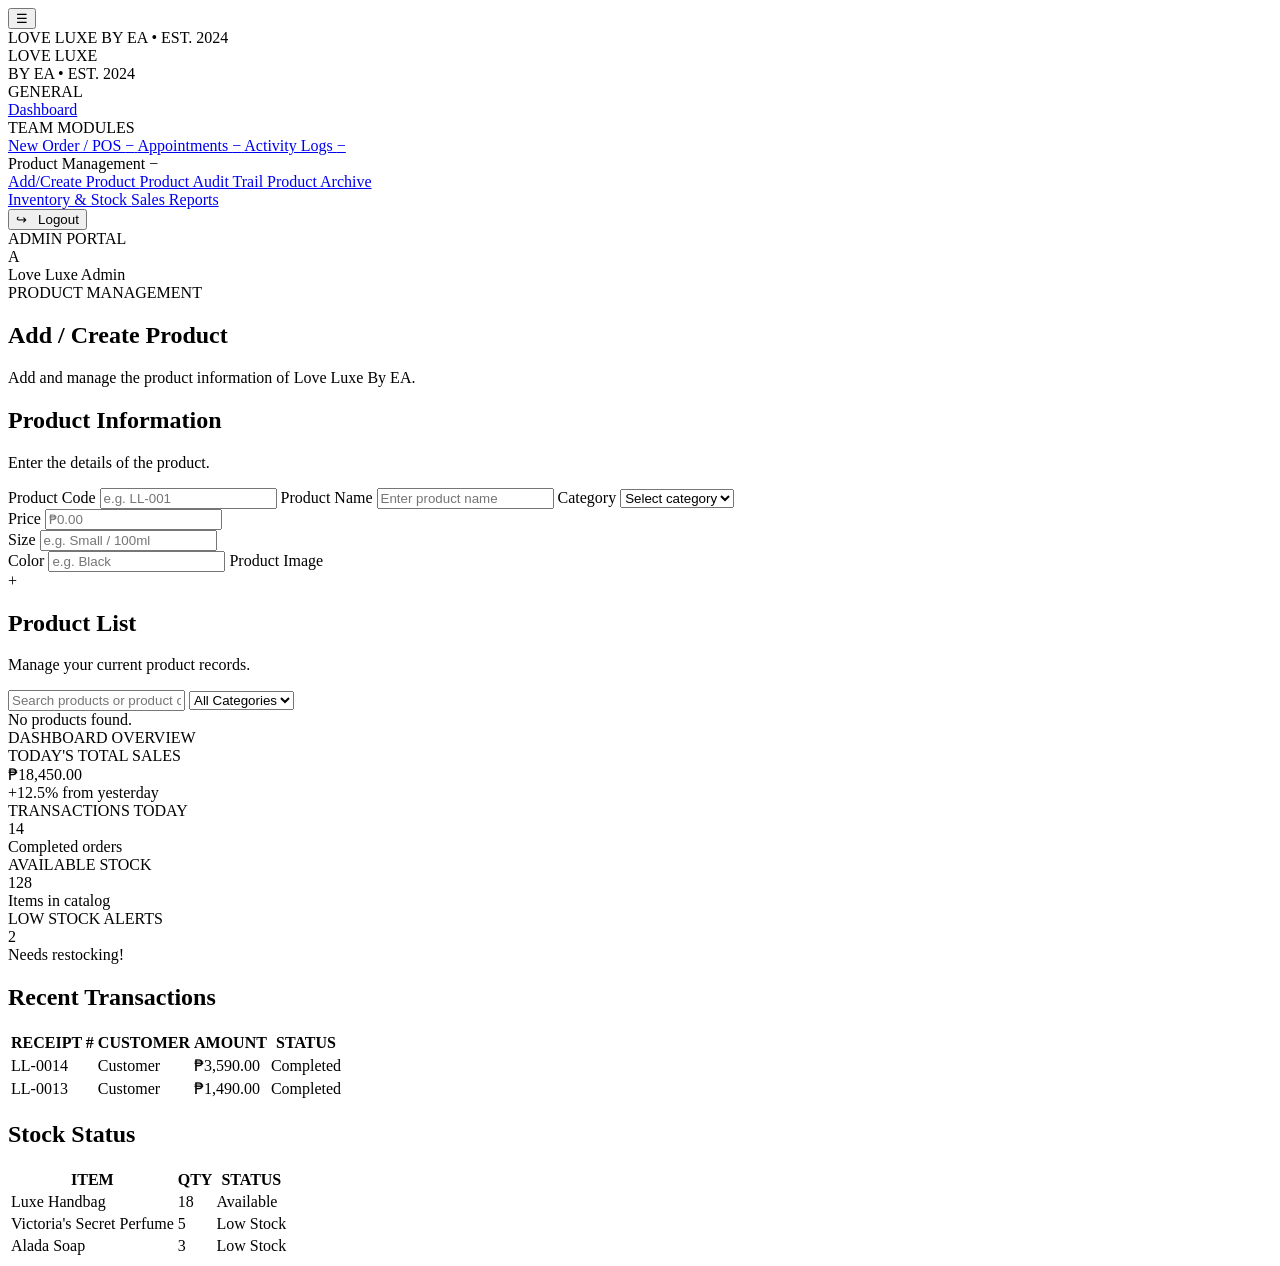
==== admin.html @ 0055f69d "Add admin dashboard HTML structure" ====
<!DOCTYPE html>
<html lang="en">

<head>
    <meta charset="UTF-8">

    <meta
        name="viewport"
        content="width=device-width, initial-scale=1.0"
    >

    <title>Love Luxe by EA - Admin Dashboard</title>

    <link rel="stylesheet" href="admin.css">
</head>

<body>

    <!-- MOBILE HEADER -->

    <header class="mobile-header">

        <button
            class="menu-button"
            onclick="toggleSidebar()"
        >
            ☰
        </button>

        <div class="mobile-brand">
            LOVE LUXE
            <span>BY EA • EST. 2024</span>
        </div>

    </header>


    <!-- SIDEBAR -->

    <aside class="sidebar" id="sidebar">

        <div class="brand">

            <div class="brand-title">
                LOVE LUXE
            </div>

            <div class="brand-subtitle">
                BY EA • EST. 2024
            </div>

        </div>


        <nav class="sidebar-nav">

            <div class="nav-heading">
                GENERAL
            </div>


            <a
                href="admin.html"
                class="nav-link active"
            >
                Dashboard
            </a>


            <div class="nav-heading">
                TEAM MODULES
            </div>


            <a href="#" class="nav-link">
                New Order / POS
                <span>−</span>
            </a>


            <a href="#" class="nav-link">
                Appointments
                <span>−</span>
            </a>


            <a href="#" class="nav-link">
                Activity Logs
                <span>−</span>
            </a>


            <!-- PRODUCT MANAGEMENT -->

            <div class="product-menu">

                <div class="nav-link product-title">
                    Product Management
                    <span>−</span>
                </div>


                <a href="#" class="sub-link active-sub">
                    Add/Create Product
                </a>


                <a href="#" class="sub-link">
                    Product Audit Trail
                </a>


                <a href="#" class="sub-link">
                    Product Archive
                </a>

            </div>


            <a href="#" class="nav-link">
                Inventory & Stock
            </a>


            <a href="#" class="nav-link">
                Sales Reports
            </a>

        </nav>


        <!-- LOGOUT -->

        <div class="sidebar-bottom">

            <button
                class="logout-button"
                onclick="adminLogout()"
            >
                ↪ &nbsp; Logout
            </button>

        </div>

    </aside>


    <!-- MOBILE OVERLAY -->

    <div
        class="sidebar-overlay"
        id="sidebarOverlay"
        onclick="closeSidebar()"
    ></div>


    <!-- MAIN CONTENT -->

    <main class="main-content">


        <!-- TOP BAR -->

        <header class="topbar">

            <div class="admin-label">
                ADMIN PORTAL
            </div>


            <div class="admin-profile">

                <div class="admin-avatar">
                    A
                </div>

                <span>
                    Love Luxe Admin
                </span>

            </div>

        </header>


        <!-- PAGE HEADING -->

        <section class="page-heading">

            <div class="section-label">
                PRODUCT MANAGEMENT
            </div>

            <h1>
                Add / Create Product
            </h1>

            <p>
                Add and manage the product information of Love Luxe By EA.
            </p>

        </section>


        <!-- PRODUCT MANAGEMENT -->

        <section class="product-layout">


            <!-- LEFT CARD -->

            <div class="product-card">

                <h2>
                    Product Information
                </h2>

                <p class="card-description">
                    Enter the details of the product.
                </p>


                <label>
                    Product Code
                </label>

                <input
                    type="text"
                    placeholder="e.g. LL-001"
                >


                <label>
                    Product Name
                </label>

                <input
                    type="text"
                    placeholder="Enter product name"
                >


                <label>
                    Category
                </label>

                <select>

                    <option>
                        Select category
                    </option>

                    <option>
                        Bags
                    </option>

                    <option>
                        Clothing
                    </option>

                    <option>
                        Perfume
                    </option>

                    <option>
                        Body Care
                    </option>

                </select>


                <div class="two-inputs">

                    <div>

                        <label>
                            Price
                        </label>

                        <input
                            type="text"
                            placeholder="₱0.00"
                        >

                    </div>


                    <div>

                        <label>
                            Size
                        </label>

                        <input
                            type="text"
                            placeholder="e.g. Small / 100ml"
                        >

                    </div>

                </div>


                <label>
                    Color
                </label>

                <input
                    type="text"
                    placeholder="e.g. Black"
                >


                <label>
                    Product Image
                </label>

                <div class="image-upload">

                    <span>+</span>

                </div>

            </div>


            <!-- RIGHT CARD -->

            <div class="product-card product-list-card">

                <div class="product-list-header">

                    <div>

                        <h2>
                            Product List
                        </h2>

                        <p class="card-description">
                            Manage your current product records.
                        </p>

                    </div>


                    <div class="product-filters">

                        <input
                            type="text"
                            placeholder="Search products or product code..."
                        >


                        <select>

                            <option>
                                All Categories
                            </option>

                            <option>
                                Bags
                            </option>

                            <option>
                                Clothing
                            </option>

                            <option>
                                Perfume
                            </option>

                            <option>
                                Body Care
                            </option>

                        </select>

                    </div>

                </div>


                <div class="no-products">
                    No products found.
                </div>

            </div>

        </section>


        <!-- DASHBOARD CONTENT -->

        <section class="dashboard-section">


            <div class="dashboard-label">
                DASHBOARD OVERVIEW
            </div>


            <!-- STAT CARDS -->

            <div class="stats-grid">


                <div class="stat-card">

                    <div class="stat-title">
                        TODAY'S TOTAL SALES
                    </div>

                    <div class="stat-value">
                        ₱18,450.00
                    </div>

                    <div class="stat-positive">
                        +12.5% from yesterday
                    </div>

                </div>


                <div class="stat-card">

                    <div class="stat-title">
                        TRANSACTIONS TODAY
                    </div>

                    <div class="stat-value">
                        14
                    </div>

                    <div class="stat-description">
                        Completed orders
                    </div>

                </div>


                <div class="stat-card">

                    <div class="stat-title">
                        AVAILABLE STOCK
                    </div>

                    <div class="stat-value">
                        128
                    </div>

                    <div class="stat-description">
                        Items in catalog
                    </div>

                </div>


                <div class="stat-card">

                    <div class="stat-title">
                        LOW STOCK ALERTS
                    </div>

                    <div class="stat-value red">
                        2
                    </div>

                    <div class="stat-danger">
                        Needs restocking!
                    </div>

                </div>

            </div>


            <!-- TABLES -->

            <div class="dashboard-tables">


                <!-- RECENT TRANSACTIONS -->

                <div class="table-card">

                    <h2>
                        Recent Transactions
                    </h2>


                    <div class="table-wrapper">

                        <table>

                            <thead>

                                <tr>

                                    <th>
                                        RECEIPT #
                                    </th>

                                    <th>
                                        CUSTOMER
                                    </th>

                                    <th>
                                        AMOUNT
                                    </th>

                                    <th>
                                        STATUS
                                    </th>

                                </tr>

                            </thead>


                            <tbody>

                                <tr>

                                    <td>
                                        LL-0014
                                    </td>

                                    <td>
                                        Customer
                                    </td>

                                    <td>
                                        ₱3,590.00
                                    </td>

                                    <td>
                                        <span class="completed">
                                            Completed
                                        </span>
                                    </td>

                                </tr>


                                <tr>

                                    <td>
                                        LL-0013
                                    </td>

                                    <td>
                                        Customer
                                    </td>

                                    <td>
                                        ₱1,490.00
                                    </td>

                                    <td>
                                        <span class="completed">
                                            Completed
                                        </span>
                                    </td>

                                </tr>

                            </tbody>

                        </table>

                    </div>

                </div>


                <!-- STOCK STATUS -->

                <div class="table-card">

                    <h2>
                        Stock Status
                    </h2>


                    <div class="table-wrapper">

                        <table>

                            <thead>

                                <tr>

                                    <th>
                                        ITEM
                                    </th>

                                    <th>
                                        QTY
                                    </th>

                                    <th>
                                        STATUS
                                    </th>

                                </tr>

                            </thead>


                            <tbody>

                                <tr>

                                    <td>
                                        Luxe Handbag
                                    </td>

                                    <td>
                                        18
                                    </td>

                                    <td>
                                        <span class="available">
                                            Available
                                        </span>
                                    </td>

                                </tr>


                                <tr>

                                    <td>
                                        Victoria's Secret Perfume
                                    </td>

                                    <td>
                                        5
                                    </td>

                                    <td>
                                        <span class="low-stock">
                                            Low Stock
                                        </span>
                                    </td>

                                </tr>


                                <tr>

                                    <td>
                                        Alada Soap
                                    </td>

                                    <td>
                                        3
                                    </td>

                                    <td>
                                        <span class="low-stock">
                                            Low Stock
                                        </span>
                                    </td>

                                </tr>

                            </tbody>

                        </table>

                    </div>

                </div>

            </div>

        </section>

    </main>


    <script src="admin.js"></script>

</body>

</html>
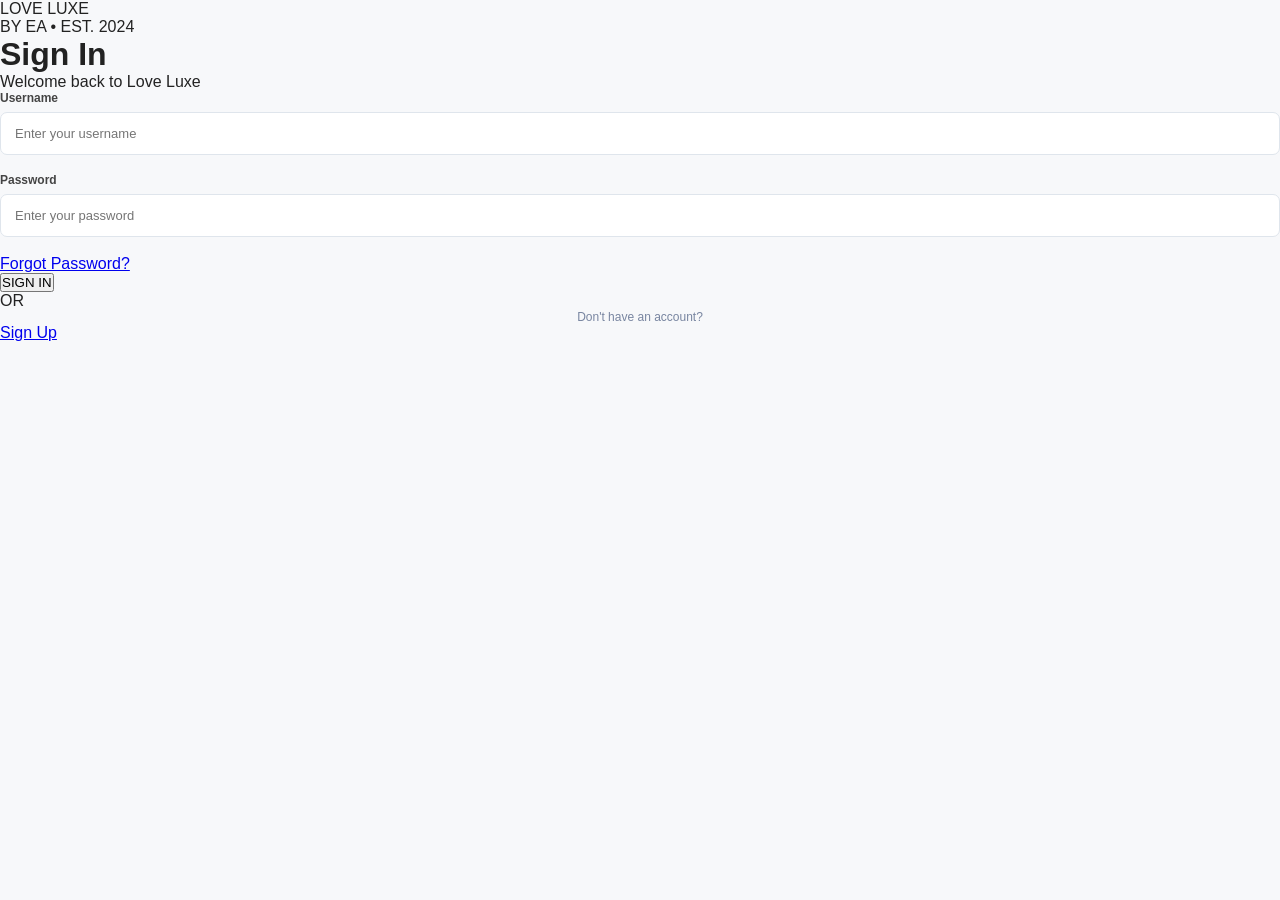
==== commit 64f54b6d: "Improve HTML structure and formatting in admin.html Refactor HTML structure for better readability a" ====
--- a/admin.html
+++ b/admin.html
@@ -2,6 +2,7 @@
 <html lang="en">
 
 <head>
+
     <meta charset="UTF-8">
 
     <meta
@@ -9,12 +10,20 @@
         content="width=device-width, initial-scale=1.0"
     >
 
-    <title>Love Luxe by EA - Admin Dashboard</title>
-
-    <link rel="stylesheet" href="admin.css">
+    <title>
+        Love Luxe by EA - Admin Dashboard
+    </title>
+
+    <link
+        rel="stylesheet"
+        href="admin.css"
+    >
+
 </head>
 
+
 <body>
+
 
     <!-- MOBILE HEADER -->
 
@@ -27,17 +36,28 @@
             ☰
         </button>
 
+
         <div class="mobile-brand">
+
             LOVE LUXE
-            <span>BY EA • EST. 2024</span>
+
+            <span>
+                BY EA • EST. 2024
+            </span>
+
         </div>
 
     </header>
 
 
+
     <!-- SIDEBAR -->
 
-    <aside class="sidebar" id="sidebar">
+    <aside
+        class="sidebar"
+        id="sidebar"
+    >
+
 
         <div class="brand">
 
@@ -45,6 +65,7 @@
                 LOVE LUXE
             </div>
 
+
             <div class="brand-subtitle">
                 BY EA • EST. 2024
             </div>
@@ -52,7 +73,9 @@
         </div>
 
 
+
         <nav class="sidebar-nav">
+
 
             <div class="nav-heading">
                 GENERAL
@@ -63,8 +86,9 @@
                 href="admin.html"
                 class="nav-link active"
             >
-                Dashboard
+                <span>Dashboard</span>
             </a>
+
 
 
             <div class="nav-heading">
@@ -72,61 +96,101 @@
             </div>
 
 
-            <a href="#" class="nav-link">
-                New Order / POS
+            <a
+                href="#"
+                class="nav-link"
+            >
+                <span>New Order / POS</span>
                 <span>−</span>
             </a>
 
 
-            <a href="#" class="nav-link">
-                Appointments
+            <a
+                href="#"
+                class="nav-link"
+            >
+                <span>Appointments</span>
                 <span>−</span>
             </a>
 
 
-            <a href="#" class="nav-link">
-                Activity Logs
+            <a
+                href="#"
+                class="nav-link"
+            >
+                <span>Activity Logs</span>
                 <span>−</span>
             </a>
 
 
+
             <!-- PRODUCT MANAGEMENT -->
 
             <div class="product-menu">
 
+
                 <div class="nav-link product-title">
-                    Product Management
-                    <span>−</span>
-                </div>
-
-
-                <a href="#" class="sub-link active-sub">
+
+                    <span>
+                        Product Management
+                    </span>
+
+                    <span>
+                        −
+                    </span>
+
+                </div>
+
+
+                <a
+                    href="#"
+                    class="sub-link active-sub"
+                >
                     Add/Create Product
                 </a>
 
 
-                <a href="#" class="sub-link">
+                <a
+                    href="#"
+                    class="sub-link"
+                >
                     Product Audit Trail
                 </a>
 
 
-                <a href="#" class="sub-link">
+                <a
+                    href="#"
+                    class="sub-link"
+                >
                     Product Archive
                 </a>
 
             </div>
 
 
-            <a href="#" class="nav-link">
-                Inventory & Stock
+
+            <a
+                href="#"
+                class="nav-link"
+            >
+                <span>
+                    Inventory & Stock
+                </span>
             </a>
 
 
-            <a href="#" class="nav-link">
-                Sales Reports
+            <a
+                href="#"
+                class="nav-link"
+            >
+                <span>
+                    Sales Reports
+                </span>
             </a>
 
+
         </nav>
+
 
 
         <!-- LOGOUT -->
@@ -142,7 +206,9 @@
 
         </div>
 
+
     </aside>
+
 
 
     <!-- MOBILE OVERLAY -->
@@ -154,6 +220,7 @@
     ></div>
 
 
+
     <!-- MAIN CONTENT -->
 
     <main class="main-content">
@@ -162,6 +229,7 @@
         <!-- TOP BAR -->
 
         <header class="topbar">
+
 
             <div class="admin-label">
                 ADMIN PORTAL
@@ -170,59 +238,73 @@
 
             <div class="admin-profile">
 
+
                 <div class="admin-avatar">
                     A
                 </div>
+
 
                 <span>
                     Love Luxe Admin
                 </span>
 
-            </div>
+
+            </div>
+
 
         </header>
 
 
+
         <!-- PAGE HEADING -->
 
         <section class="page-heading">
+
 
             <div class="section-label">
                 PRODUCT MANAGEMENT
             </div>
+
 
             <h1>
                 Add / Create Product
             </h1>
 
+
             <p>
                 Add and manage the product information of Love Luxe By EA.
             </p>
 
+
         </section>
 
 
+
         <!-- PRODUCT MANAGEMENT -->
 
         <section class="product-layout">
 
 
-            <!-- LEFT CARD -->
+            <!-- PRODUCT FORM -->
 
             <div class="product-card">
+
 
                 <h2>
                     Product Information
                 </h2>
 
+
                 <p class="card-description">
                     Enter the details of the product.
                 </p>
 
 
+
                 <label>
                     Product Code
                 </label>
+
 
                 <input
                     type="text"
@@ -230,9 +312,11 @@
                 >
 
 
+
                 <label>
                     Product Name
                 </label>
+
 
                 <input
                     type="text"
@@ -240,10 +324,12 @@
                 >
 
 
+
                 <label>
                     Category
                 </label>
 
+
                 <select>
 
                     <option>
@@ -269,13 +355,16 @@
                 </select>
 
 
+
                 <div class="two-inputs">
+
 
                     <div>
 
                         <label>
                             Price
                         </label>
+
 
                         <input
                             type="text"
@@ -285,11 +374,13 @@
                     </div>
 
 
+
                     <div>
 
                         <label>
                             Size
                         </label>
+
 
                         <input
                             type="text"
@@ -298,12 +389,15 @@
 
                     </div>
 
-                </div>
+
+                </div>
+
 
 
                 <label>
                     Color
                 </label>
+
 
                 <input
                     type="text"
@@ -311,24 +405,32 @@
                 >
 
 
+
                 <label>
                     Product Image
                 </label>
 
+
                 <div class="image-upload">
 
-                    <span>+</span>
-
-                </div>
-
-            </div>
-
-
-            <!-- RIGHT CARD -->
+                    <span>
+                        +
+                    </span>
+
+                </div>
+
+
+            </div>
+
+
+
+            <!-- PRODUCT LIST -->
 
             <div class="product-card product-list-card">
 
+
                 <div class="product-list-header">
+
 
                     <div>
 
@@ -336,6 +438,7 @@
                             Product List
                         </h2>
 
+
                         <p class="card-description">
                             Manage your current product records.
                         </p>
@@ -343,7 +446,9 @@
                     </div>
 
 
+
                     <div class="product-filters">
+
 
                         <input
                             type="text"
@@ -375,21 +480,29 @@
 
                         </select>
 
-                    </div>
-
-                </div>
+
+                    </div>
+
+
+                </div>
+
 
 
                 <div class="no-products">
+
                     No products found.
-                </div>
-
-            </div>
+
+                </div>
+
+
+            </div>
+
 
         </section>
 
 
-        <!-- DASHBOARD CONTENT -->
+
+        <!-- DASHBOARD -->
 
         <section class="dashboard-section">
 
@@ -399,6 +512,7 @@
             </div>
 
 
+
             <!-- STAT CARDS -->
 
             <div class="stats-grid">
@@ -410,10 +524,12 @@
                         TODAY'S TOTAL SALES
                     </div>
 
+
                     <div class="stat-value">
                         ₱18,450.00
                     </div>
 
+
                     <div class="stat-positive">
                         +12.5% from yesterday
                     </div>
@@ -421,16 +537,19 @@
                 </div>
 
 
+
                 <div class="stat-card">
 
                     <div class="stat-title">
                         TRANSACTIONS TODAY
                     </div>
 
+
                     <div class="stat-value">
                         14
                     </div>
 
+
                     <div class="stat-description">
                         Completed orders
                     </div>
@@ -438,16 +557,19 @@
                 </div>
 
 
+
                 <div class="stat-card">
 
                     <div class="stat-title">
                         AVAILABLE STOCK
                     </div>
 
+
                     <div class="stat-value">
                         128
                     </div>
 
+
                     <div class="stat-description">
                         Items in catalog
                     </div>
@@ -455,23 +577,28 @@
                 </div>
 
 
+
                 <div class="stat-card">
 
                     <div class="stat-title">
                         LOW STOCK ALERTS
                     </div>
 
+
                     <div class="stat-value red">
                         2
                     </div>
 
+
                     <div class="stat-danger">
                         Needs restocking!
                     </div>
 
                 </div>
 
-            </div>
+
+            </div>
+
 
 
             <!-- TABLES -->
@@ -482,6 +609,7 @@
                 <!-- RECENT TRANSACTIONS -->
 
                 <div class="table-card">
+
 
                     <h2>
                         Recent Transactions
@@ -490,7 +618,9 @@
 
                     <div class="table-wrapper">
 
+
                         <table>
+
 
                             <thead>
 
@@ -517,8 +647,10 @@
                             </thead>
 
 
+
                             <tbody>
 
+
                                 <tr>
 
                                     <td>
@@ -534,14 +666,17 @@
                                     </td>
 
                                     <td>
+
                                         <span class="completed">
                                             Completed
                                         </span>
+
                                     </td>
 
                                 </tr>
 
 
+
                                 <tr>
 
                                     <td>
@@ -557,25 +692,33 @@
                                     </td>
 
                                     <td>
+
                                         <span class="completed">
                                             Completed
                                         </span>
+
                                     </td>
 
                                 </tr>
 
+
                             </tbody>
 
+
                         </table>
 
-                    </div>
-
-                </div>
+
+                    </div>
+
+
+                </div>
+
 
 
                 <!-- STOCK STATUS -->
 
                 <div class="table-card">
+
 
                     <h2>
                         Stock Status
@@ -584,7 +727,9 @@
 
                     <div class="table-wrapper">
 
+
                         <table>
+
 
                             <thead>
 
@@ -607,8 +752,10 @@
                             </thead>
 
 
+
                             <tbody>
 
+
                                 <tr>
 
                                     <td>
@@ -620,14 +767,17 @@
                                     </td>
 
                                     <td>
+
                                         <span class="available">
                                             Available
                                         </span>
+
                                     </td>
 
                                 </tr>
 
 
+
                                 <tr>
 
                                     <td>
@@ -639,14 +789,17 @@
                                     </td>
 
                                     <td>
+
                                         <span class="low-stock">
                                             Low Stock
                                         </span>
+
                                     </td>
 
                                 </tr>
 
 
+
                                 <tr>
 
                                     <td>
@@ -658,28 +811,38 @@
                                     </td>
 
                                     <td>
+
                                         <span class="low-stock">
                                             Low Stock
                                         </span>
+
                                     </td>
 
                                 </tr>
 
+
                             </tbody>
 
+
                         </table>
 
-                    </div>
-
-                </div>
-
-            </div>
+
+                    </div>
+
+
+                </div>
+
+
+            </div>
+
 
         </section>
 
+
     </main>
 
 
+
     <script src="admin.js"></script>
 
 </body>
--- a/admin.css
+++ b/admin.css
@@ -0,0 +1,809 @@
+* {
+    box-sizing: border-box;
+    margin: 0;
+    padding: 0;
+}
+
+
+body {
+    font-family: Arial, Helvetica, sans-serif;
+    background: #f5f6fa;
+    color: #102a43;
+}
+
+
+/* SIDEBAR */
+
+.sidebar {
+    position: fixed;
+    top: 0;
+    left: 0;
+
+    width: 320px;
+    height: 100vh;
+
+    background: #111111;
+
+    color: white;
+
+    z-index: 1000;
+
+    overflow-y: auto;
+
+    display: flex;
+    flex-direction: column;
+}
+
+
+.brand {
+    height: 113px;
+
+    border-bottom: 1px solid #292929;
+
+    display: flex;
+    flex-direction: column;
+
+    align-items: center;
+    justify-content: center;
+}
+
+
+.brand-title {
+    font-family: Georgia, serif;
+
+    font-size: 29px;
+
+    letter-spacing: 2px;
+
+    color: #d0a95c;
+}
+
+
+.brand-subtitle {
+    margin-top: 5px;
+
+    font-size: 12px;
+
+    letter-spacing: 4px;
+
+    color: #b8b8b8;
+}
+
+
+/* SIDEBAR NAVIGATION */
+
+.sidebar-nav {
+    padding-top: 35px;
+}
+
+
+.nav-heading {
+    color: #777777;
+
+    font-size: 13px;
+
+    font-weight: bold;
+
+    padding: 0 22px;
+
+    margin-bottom: 18px;
+}
+
+
+.nav-link {
+    min-height: 55px;
+
+    padding: 0 22px;
+
+    display: flex;
+
+    justify-content: space-between;
+    align-items: center;
+
+    text-decoration: none;
+
+    color: #c7d0dc;
+
+    font-size: 19px;
+}
+
+
+.nav-link:hover {
+    color: white;
+
+    background: #191919;
+}
+
+
+.nav-link.active {
+    color: #bcd3ff;
+}
+
+
+.product-title {
+    color: #777777;
+
+    cursor: default;
+}
+
+
+.sub-link {
+    display: block;
+
+    text-decoration: none;
+
+    color: #aeb7c5;
+
+    font-size: 16px;
+
+    padding: 13px 20px 13px 39px;
+}
+
+
+.sub-link:hover {
+    color: white;
+}
+
+
+.active-sub {
+    background: #d0a95c;
+
+    color: white;
+
+    font-weight: bold;
+
+    margin-left: 22px;
+
+    margin-right: 16px;
+
+    border-radius: 8px;
+
+    padding-left: 17px;
+}
+
+
+/* LOGOUT */
+
+.sidebar-bottom {
+    margin-top: auto;
+
+    padding: 20px 22px;
+
+    border-top: 1px solid #292929;
+}
+
+
+.logout-button {
+    border: none;
+
+    background: transparent;
+
+    color: #cfcfcf;
+
+    font-size: 17px;
+
+    cursor: pointer;
+}
+
+
+.logout-button:hover {
+    color: #d0a95c;
+}
+
+
+/* MAIN */
+
+.main-content {
+    margin-left: 320px;
+
+    padding: 0 36px 50px;
+
+    min-height: 100vh;
+}
+
+
+/* TOP BAR */
+
+.topbar {
+    height: 78px;
+
+    display: flex;
+
+    align-items: center;
+
+    justify-content: space-between;
+
+    border-bottom: 1px solid #e2e5ea;
+
+    margin-bottom: 30px;
+}
+
+
+.admin-label {
+    color: #b38b3e;
+
+    font-size: 13px;
+
+    letter-spacing: 3px;
+
+    font-weight: bold;
+}
+
+
+.admin-profile {
+    display: flex;
+
+    align-items: center;
+
+    gap: 10px;
+
+    color: #444;
+}
+
+
+.admin-avatar {
+    width: 38px;
+    height: 38px;
+
+    border-radius: 50%;
+
+    background: #d0a95c;
+
+    color: white;
+
+    display: flex;
+
+    justify-content: center;
+    align-items: center;
+
+    font-weight: bold;
+}
+
+
+/* PAGE HEADING */
+
+.section-label,
+.dashboard-label {
+    color: #b38b3e;
+
+    font-size: 13px;
+
+    letter-spacing: 3px;
+
+    font-weight: bold;
+
+    margin-bottom: 10px;
+}
+
+
+.page-heading h1 {
+    font-family: Georgia, serif;
+
+    font-size: 38px;
+
+    font-weight: normal;
+
+    color: #102a43;
+
+    margin-bottom: 8px;
+}
+
+
+.page-heading p {
+    color: #66788a;
+
+    font-size: 16px;
+}
+
+
+/* PRODUCT AREA */
+
+.product-layout {
+    display: grid;
+
+    grid-template-columns:
+        1fr 1.5fr;
+
+    gap: 30px;
+
+    margin-top: 40px;
+}
+
+
+.product-card {
+    background: white;
+
+    border: 1px solid #dddfe3;
+
+    border-radius: 16px;
+
+    padding: 30px;
+
+    box-shadow:
+        0 3px 12px rgba(
+            0,
+            0,
+            0,
+            0.03
+        );
+}
+
+
+.product-card h2,
+.table-card h2 {
+    font-family: Georgia, serif;
+
+    font-size: 27px;
+
+    font-weight: normal;
+
+    color: #102a43;
+}
+
+
+.card-description {
+    color: #718096;
+
+    margin-top: 7px;
+
+    margin-bottom: 22px;
+}
+
+
+.product-card label {
+    display: block;
+
+    color: #26384a;
+
+    font-size: 15px;
+
+    font-weight: bold;
+
+    margin-top: 20px;
+
+    margin-bottom: 8px;
+}
+
+
+.product-card input,
+.product-card select {
+    width: 100%;
+
+    height: 50px;
+
+    border: 1px solid #ddd5c8;
+
+    border-radius: 10px;
+
+    padding: 0 15px;
+
+    font-size: 15px;
+
+    background: white;
+
+    outline: none;
+}
+
+
+.two-inputs {
+    display: grid;
+
+    grid-template-columns: 1fr 1fr;
+
+    gap: 14px;
+}
+
+
+.image-upload {
+    height: 80px;
+
+    border: 1px dashed #d7c4a0;
+
+    border-radius: 10px;
+
+    display: flex;
+
+    align-items: center;
+    justify-content: center;
+
+    color: #c49a4d;
+
+    font-size: 30px;
+}
+
+
+/* PRODUCT LIST */
+
+.product-list-header {
+    display: flex;
+
+    justify-content: space-between;
+
+    gap: 20px;
+}
+
+
+.product-filters {
+    display: flex;
+
+    gap: 12px;
+}
+
+
+.product-filters input {
+    width: 290px;
+}
+
+
+.product-filters select {
+    width: 200px;
+}
+
+
+.no-products {
+    min-height: 200px;
+
+    display: flex;
+
+    align-items: center;
+    justify-content: center;
+
+    color: #8a95a3;
+}
+
+
+/* DASHBOARD */
+
+.dashboard-section {
+    margin-top: 60px;
+}
+
+
+.stats-grid {
+    display: grid;
+
+    grid-template-columns:
+        repeat(4, 1fr);
+
+    gap: 28px;
+
+    margin-top: 25px;
+}
+
+
+.stat-card {
+    background: white;
+
+    border: 1px solid #dce2e9;
+
+    border-radius: 16px;
+
+    padding: 28px;
+}
+
+
+.stat-title {
+    color: #58708a;
+
+    font-size: 17px;
+
+    margin-bottom: 14px;
+}
+
+
+.stat-value {
+    color: #102a43;
+
+    font-size: 39px;
+
+    font-weight: bold;
+
+    margin-bottom: 10px;
+}
+
+
+.stat-value.red {
+    color: #ef4444;
+}
+
+
+.stat-positive {
+    color: #00a878;
+}
+
+
+.stat-description {
+    color: #718096;
+}
+
+
+.stat-danger {
+    color: #ff3333;
+}
+
+
+/* TABLES */
+
+.dashboard-tables {
+    display: grid;
+
+    grid-template-columns:
+        1.6fr 1fr;
+
+    gap: 32px;
+
+    margin-top: 32px;
+}
+
+
+.table-card {
+    background: white;
+
+    border: 1px solid #dce2e9;
+
+    border-radius: 16px;
+
+    padding: 32px;
+}
+
+
+.table-card h2 {
+    font-family: Arial, sans-serif;
+
+    font-weight: bold;
+
+    margin-bottom: 22px;
+}
+
+
+.table-wrapper {
+    width: 100%;
+
+    overflow-x: auto;
+}
+
+
+table {
+    width: 100%;
+
+    border-collapse: collapse;
+
+    min-width: 500px;
+}
+
+
+th {
+    background: #fafafa;
+
+    color: #58708a;
+
+    text-align: left;
+
+    padding: 16px 20px;
+
+    font-size: 14px;
+}
+
+
+td {
+    padding: 16px 20px;
+
+    border-bottom: 1px solid #edf0f3;
+
+    color: #44546a;
+
+    font-size: 14px;
+}
+
+
+.completed,
+.available,
+.low-stock {
+    display: inline-block;
+
+    padding: 6px 10px;
+
+    border-radius: 20px;
+
+    font-size: 12px;
+
+    font-weight: bold;
+}
+
+
+.completed,
+.available {
+    background: #e8f8ef;
+
+    color: #16834a;
+}
+
+
+.low-stock {
+    background: #fff1d6;
+
+    color: #a56a00;
+}
+
+
+/* MOBILE */
+
+.mobile-header {
+    display: none;
+}
+
+
+@media (max-width: 1200px) {
+
+    .sidebar {
+        width: 260px;
+    }
+
+
+    .main-content {
+        margin-left: 260px;
+    }
+
+
+    .stats-grid {
+        grid-template-columns:
+            repeat(2, 1fr);
+    }
+
+}
+
+
+@media (max-width: 800px) {
+
+    .mobile-header {
+        position: fixed;
+
+        top: 0;
+        left: 0;
+
+        width: 100%;
+
+        height: 65px;
+
+        background: #111111;
+
+        display: flex;
+
+        align-items: center;
+
+        padding: 0 18px;
+
+        z-index: 1200;
+    }
+
+
+    .menu-button {
+        border: none;
+
+        background: transparent;
+
+        color: white;
+
+        font-size: 25px;
+
+        cursor: pointer;
+
+        margin-right: 15px;
+    }
+
+
+    .mobile-brand {
+        font-family: Georgia, serif;
+
+        color: #d0a95c;
+
+        font-size: 20px;
+    }
+
+
+    .mobile-brand span {
+        display: block;
+
+        color: #999;
+
+        font-family: Arial, sans-serif;
+
+        font-size: 8px;
+
+        letter-spacing: 2px;
+    }
+
+
+    .sidebar {
+        width: 280px;
+
+        transform: translateX(-100%);
+
+        transition: 0.25s;
+
+        z-index: 1300;
+    }
+
+
+    .sidebar.open {
+        transform: translateX(0);
+    }
+
+
+    .sidebar-overlay {
+        display: none;
+
+        position: fixed;
+
+        inset: 0;
+
+        background: rgba(
+            0,
+            0,
+            0,
+            0.45
+        );
+
+        z-index: 1250;
+    }
+
+
+    .sidebar-overlay.active {
+        display: block;
+    }
+
+
+    .main-content {
+        margin-left: 0;
+
+        padding:
+            90px 18px 40px;
+    }
+
+
+    .admin-profile span {
+        display: none;
+    }
+
+
+    .page-heading h1 {
+        font-size: 30px;
+    }
+
+
+    .product-layout {
+        grid-template-columns: 1fr;
+    }
+
+
+    .product-list-header {
+        flex-direction: column;
+    }
+
+
+    .product-filters {
+        flex-direction: column;
+    }
+
+
+    .product-filters input,
+    .product-filters select {
+        width: 100%;
+    }
+
+
+    .stats-grid {
+        grid-template-columns: 1fr;
+    }
+
+
+    .dashboard-tables {
+        grid-template-columns: 1fr;
+    }
+
+
+    .two-inputs {
+        grid-template-columns: 1fr;
+    }
+
+}
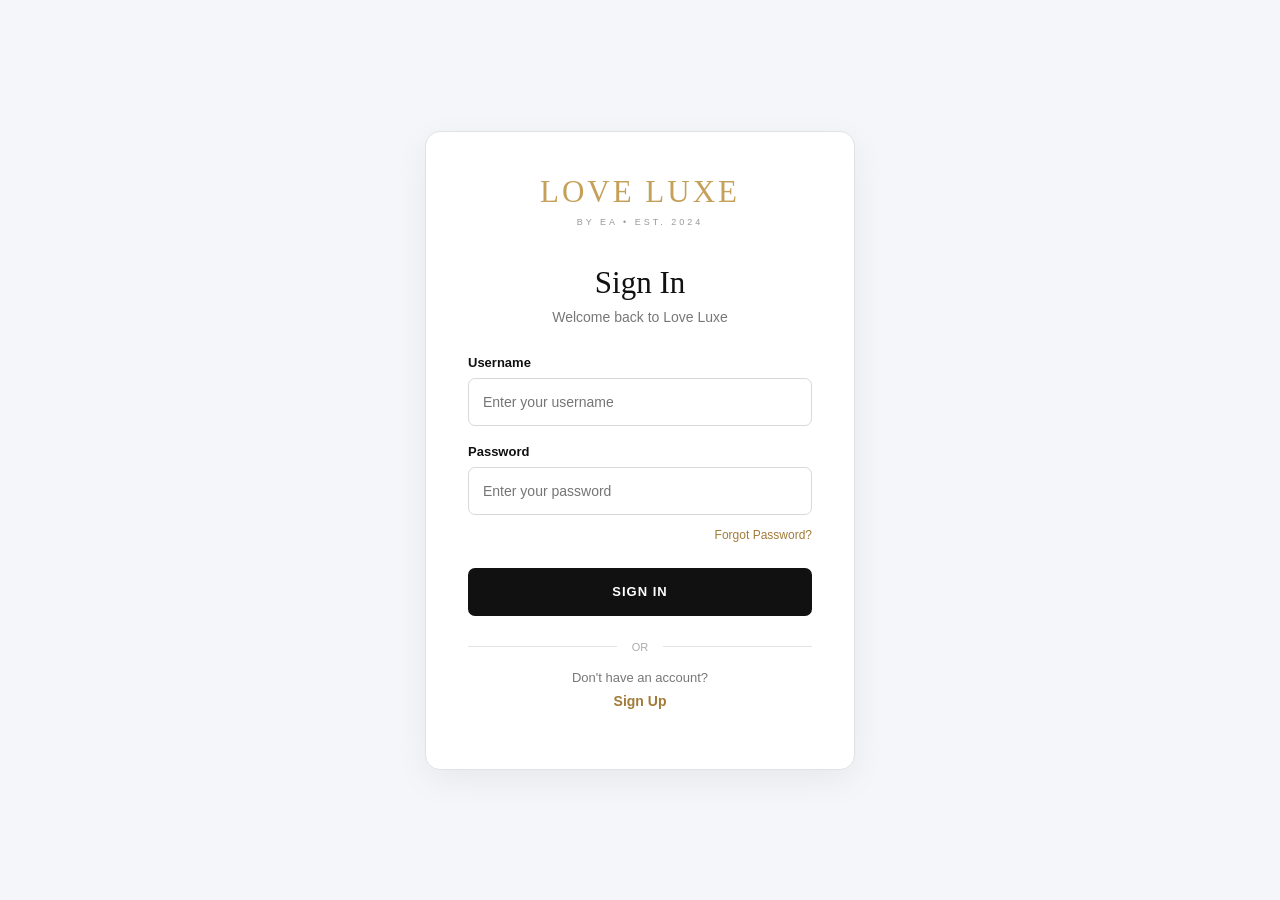
==== commit 83ab6b24: "Refactor admin.html for improved layout and styles Updated the title from 'Admin Dashboard' to 'Admi" ====
--- a/admin.html
+++ b/admin.html
@@ -11,7 +11,7 @@
     >
 
     <title>
-        Love Luxe by EA - Admin Dashboard
+        Love Luxe by EA - Admin Portal
     </title>
 
     <link
@@ -19,13 +19,67 @@
         href="admin.css"
     >
 
+    <style>
+
+        /* ==========================================
+           PAGE VIEWS
+        ========================================== */
+
+        .admin-view {
+            display: none;
+        }
+
+        .admin-view.active-view {
+            display: block;
+        }
+
+
+        /* ==========================================
+           ACTIVE SIDEBAR ITEM
+        ========================================== */
+
+        .sidebar .nav-link.page-active {
+            background: #d3ad5c;
+            color: #ffffff;
+            border-radius: 8px;
+        }
+
+
+        .sidebar .nav-link.page-active span {
+            color: #ffffff;
+        }
+
+
+        /* ==========================================
+           PRODUCT ACTIVE ITEM
+        ========================================== */
+
+        .sidebar .sub-link.active-sub {
+            background: #d3ad5c;
+            color: #ffffff;
+            border-radius: 8px;
+        }
+
+
+        /* ==========================================
+           KEEP PRODUCT SUBMENU VISIBLE
+        ========================================== */
+
+        .product-menu {
+            display: block;
+        }
+
+    </style>
+
 </head>
 
 
 <body>
 
 
-    <!-- MOBILE HEADER -->
+    <!-- ==========================================
+         MOBILE HEADER
+    =========================================== -->
 
     <header class="mobile-header">
 
@@ -51,7 +105,9 @@
 
 
 
-    <!-- SIDEBAR -->
+    <!-- ==========================================
+         SIDEBAR
+    =========================================== -->
 
     <aside
         class="sidebar"
@@ -59,13 +115,14 @@
     >
 
 
+        <!-- BRAND -->
+
         <div class="brand">
 
             <div class="brand-title">
                 LOVE LUXE
             </div>
 
-
             <div class="brand-subtitle">
                 BY EA • EST. 2024
             </div>
@@ -74,60 +131,108 @@
 
 
 
+        <!-- NAVIGATION -->
+
         <nav class="sidebar-nav">
 
+
+            <!-- GENERAL -->
 
             <div class="nav-heading">
                 GENERAL
             </div>
 
 
+            <!-- DASHBOARD -->
+
             <a
-                href="admin.html"
-                class="nav-link active"
+                href="#dashboard"
+                id="dashboardLink"
+                class="nav-link page-active"
+                data-page="dashboard"
             >
-                <span>Dashboard</span>
+
+                <span>
+                    Dashboard
+                </span>
+
             </a>
 
 
+
+            <!-- TEAM MODULES -->
 
             <div class="nav-heading">
                 TEAM MODULES
             </div>
 
 
+
+            <!-- NEW ORDER -->
+
             <a
                 href="#"
-                class="nav-link"
+                class="nav-link inactive-link"
             >
-                <span>New Order / POS</span>
-                <span>−</span>
+
+                <span>
+                    New Order / POS
+                </span>
+
+                <span>
+                    −
+                </span>
+
             </a>
 
+
+
+            <!-- APPOINTMENTS -->
 
             <a
                 href="#"
-                class="nav-link"
+                class="nav-link inactive-link"
             >
-                <span>Appointments</span>
-                <span>−</span>
+
+                <span>
+                    Appointments
+                </span>
+
+                <span>
+                    −
+                </span>
+
             </a>
 
+
+
+            <!-- ACTIVITY LOGS -->
 
             <a
                 href="#"
-                class="nav-link"
+                class="nav-link inactive-link"
             >
-                <span>Activity Logs</span>
-                <span>−</span>
+
+                <span>
+                    Activity Logs
+                </span>
+
+                <span>
+                    −
+                </span>
+
             </a>
 
 
 
-            <!-- PRODUCT MANAGEMENT -->
+            <!-- ======================================
+                 PRODUCT MANAGEMENT
+            ======================================= -->
 
             <div class="product-menu">
 
+
+                <!-- PRODUCT MANAGEMENT TITLE -->
 
                 <div class="nav-link product-title">
 
@@ -142,50 +247,71 @@
                 </div>
 
 
+
+                <!-- ADD / CREATE PRODUCT -->
+
                 <a
-                    href="#"
-                    class="sub-link active-sub"
+                    href="#product"
+                    id="productLink"
+                    class="sub-link"
+                    data-page="product"
                 >
                     Add/Create Product
                 </a>
 
 
+
+                <!-- PRODUCT AUDIT -->
+
                 <a
                     href="#"
-                    class="sub-link"
+                    class="sub-link inactive-link"
                 >
                     Product Audit Trail
                 </a>
 
 
+
+                <!-- PRODUCT ARCHIVE -->
+
                 <a
                     href="#"
-                    class="sub-link"
+                    class="sub-link inactive-link"
                 >
                     Product Archive
                 </a>
 
+
             </div>
 
 
+
+            <!-- INVENTORY -->
 
             <a
                 href="#"
-                class="nav-link"
+                class="nav-link inactive-link"
             >
+
                 <span>
                     Inventory & Stock
                 </span>
+
             </a>
 
+
+
+            <!-- SALES REPORTS -->
 
             <a
                 href="#"
-                class="nav-link"
+                class="nav-link inactive-link"
             >
+
                 <span>
                     Sales Reports
                 </span>
+
             </a>
 
 
@@ -193,7 +319,9 @@
 
 
 
-        <!-- LOGOUT -->
+        <!-- ==========================================
+             LOGOUT
+        =========================================== -->
 
         <div class="sidebar-bottom">
 
@@ -211,7 +339,9 @@
 
 
 
-    <!-- MOBILE OVERLAY -->
+    <!-- ==========================================
+         MOBILE OVERLAY
+    =========================================== -->
 
     <div
         class="sidebar-overlay"
@@ -221,12 +351,16 @@
 
 
 
-    <!-- MAIN CONTENT -->
+    <!-- ==========================================
+         MAIN CONTENT
+    =========================================== -->
 
     <main class="main-content">
 
 
-        <!-- TOP BAR -->
+        <!-- ======================================
+             TOP BAR
+        ======================================= -->
 
         <header class="topbar">
 
@@ -238,17 +372,14 @@
 
             <div class="admin-profile">
 
-
                 <div class="admin-avatar">
                     A
                 </div>
 
-
                 <span>
                     Love Luxe Admin
                 </span>
 
-
             </div>
 
 
@@ -256,136 +387,531 @@
 
 
 
-        <!-- PAGE HEADING -->
-
-        <section class="page-heading">
-
-
-            <div class="section-label">
-                PRODUCT MANAGEMENT
-            </div>
-
-
-            <h1>
-                Add / Create Product
-            </h1>
-
-
-            <p>
-                Add and manage the product information of Love Luxe By EA.
-            </p>
+        <!-- ==================================================
+             DASHBOARD VIEW
+        =================================================== -->
+
+        <section
+            id="dashboardView"
+            class="admin-view active-view"
+        >
+
+
+            <!-- PAGE HEADING -->
+
+            <section class="page-heading">
+
+                <div class="section-label">
+                    GENERAL
+                </div>
+
+                <h1>
+                    Dashboard Overview
+                </h1>
+
+                <p>
+                    Monitor the current sales, transactions, stock, and alerts of Love Luxe By EA.
+                </p>
+
+            </section>
+
+
+
+            <!-- DASHBOARD -->
+
+            <section class="dashboard-section">
+
+
+                <div class="dashboard-label">
+                    DASHBOARD OVERVIEW
+                </div>
+
+
+
+                <!-- STAT CARDS -->
+
+                <div class="stats-grid">
+
+
+                    <!-- SALES -->
+
+                    <div class="stat-card">
+
+                        <div class="stat-title">
+                            TODAY'S TOTAL SALES
+                        </div>
+
+                        <div class="stat-value">
+                            ₱18,450.00
+                        </div>
+
+                        <div class="stat-positive">
+                            +12.5% from yesterday
+                        </div>
+
+                    </div>
+
+
+
+                    <!-- TRANSACTIONS -->
+
+                    <div class="stat-card">
+
+                        <div class="stat-title">
+                            TRANSACTIONS TODAY
+                        </div>
+
+                        <div class="stat-value">
+                            14
+                        </div>
+
+                        <div class="stat-description">
+                            Completed orders
+                        </div>
+
+                    </div>
+
+
+
+                    <!-- STOCK -->
+
+                    <div class="stat-card">
+
+                        <div class="stat-title">
+                            AVAILABLE STOCK
+                        </div>
+
+                        <div class="stat-value">
+                            128
+                        </div>
+
+                        <div class="stat-description">
+                            Items in catalog
+                        </div>
+
+                    </div>
+
+
+
+                    <!-- LOW STOCK -->
+
+                    <div class="stat-card">
+
+                        <div class="stat-title">
+                            LOW STOCK ALERTS
+                        </div>
+
+                        <div class="stat-value red">
+                            2
+                        </div>
+
+                        <div class="stat-danger">
+                            Needs restocking!
+                        </div>
+
+                    </div>
+
+
+                </div>
+
+
+
+                <!-- DASHBOARD TABLES -->
+
+                <div class="dashboard-tables">
+
+
+                    <!-- RECENT TRANSACTIONS -->
+
+                    <div class="table-card">
+
+                        <h2>
+                            Recent Transactions
+                        </h2>
+
+
+                        <div class="table-wrapper">
+
+                            <table>
+
+                                <thead>
+
+                                    <tr>
+
+                                        <th>
+                                            RECEIPT #
+                                        </th>
+
+                                        <th>
+                                            CUSTOMER
+                                        </th>
+
+                                        <th>
+                                            AMOUNT
+                                        </th>
+
+                                        <th>
+                                            STATUS
+                                        </th>
+
+                                    </tr>
+
+                                </thead>
+
+
+                                <tbody>
+
+
+                                    <tr>
+
+                                        <td>
+                                            LL-0014
+                                        </td>
+
+                                        <td>
+                                            Customer
+                                        </td>
+
+                                        <td>
+                                            ₱3,590.00
+                                        </td>
+
+                                        <td>
+
+                                            <span class="completed">
+                                                Completed
+                                            </span>
+
+                                        </td>
+
+                                    </tr>
+
+
+
+                                    <tr>
+
+                                        <td>
+                                            LL-0013
+                                        </td>
+
+                                        <td>
+                                            Customer
+                                        </td>
+
+                                        <td>
+                                            ₱1,490.00
+                                        </td>
+
+                                        <td>
+
+                                            <span class="completed">
+                                                Completed
+                                            </span>
+
+                                        </td>
+
+                                    </tr>
+
+
+                                </tbody>
+
+                            </table>
+
+                        </div>
+
+                    </div>
+
+
+
+                    <!-- STOCK STATUS -->
+
+                    <div class="table-card">
+
+                        <h2>
+                            Stock Status
+                        </h2>
+
+
+                        <div class="table-wrapper">
+
+                            <table>
+
+                                <thead>
+
+                                    <tr>
+
+                                        <th>
+                                            ITEM
+                                        </th>
+
+                                        <th>
+                                            QTY
+                                        </th>
+
+                                        <th>
+                                            STATUS
+                                        </th>
+
+                                    </tr>
+
+                                </thead>
+
+
+                                <tbody>
+
+
+                                    <tr>
+
+                                        <td>
+                                            Luxe Handbag
+                                        </td>
+
+                                        <td>
+                                            18
+                                        </td>
+
+                                        <td>
+
+                                            <span class="available">
+                                                Available
+                                            </span>
+
+                                        </td>
+
+                                    </tr>
+
+
+
+                                    <tr>
+
+                                        <td>
+                                            Victoria's Secret Perfume
+                                        </td>
+
+                                        <td>
+                                            5
+                                        </td>
+
+                                        <td>
+
+                                            <span class="low-stock">
+                                                Low Stock
+                                            </span>
+
+                                        </td>
+
+                                    </tr>
+
+
+
+                                    <tr>
+
+                                        <td>
+                                            Alada Soap
+                                        </td>
+
+                                        <td>
+                                            3
+                                        </td>
+
+                                        <td>
+
+                                            <span class="low-stock">
+                                                Low Stock
+                                            </span>
+
+                                        </td>
+
+                                    </tr>
+
+
+                                </tbody>
+
+                            </table>
+
+                        </div>
+
+                    </div>
+
+
+                </div>
+
+
+            </section>
 
 
         </section>
 
 
 
-        <!-- PRODUCT MANAGEMENT -->
-
-        <section class="product-layout">
-
-
-            <!-- PRODUCT FORM -->
-
-            <div class="product-card">
-
-
-                <h2>
-                    Product Information
-                </h2>
-
-
-                <p class="card-description">
-                    Enter the details of the product.
+        <!-- ==================================================
+             PRODUCT MANAGEMENT VIEW
+        =================================================== -->
+
+        <section
+            id="productView"
+            class="admin-view"
+        >
+
+
+            <!-- PAGE HEADING -->
+
+            <section class="page-heading">
+
+
+                <div class="section-label">
+                    PRODUCT MANAGEMENT
+                </div>
+
+
+                <h1>
+                    Add / Create Product
+                </h1>
+
+
+                <p>
+                    Add and manage the product information of Love Luxe By EA.
                 </p>
 
 
-
-                <label>
-                    Product Code
-                </label>
-
-
-                <input
-                    type="text"
-                    placeholder="e.g. LL-001"
-                >
-
-
-
-                <label>
-                    Product Name
-                </label>
-
-
-                <input
-                    type="text"
-                    placeholder="Enter product name"
-                >
-
-
-
-                <label>
-                    Category
-                </label>
-
-
-                <select>
-
-                    <option>
-                        Select category
-                    </option>
-
-                    <option>
-                        Bags
-                    </option>
-
-                    <option>
-                        Clothing
-                    </option>
-
-                    <option>
-                        Perfume
-                    </option>
-
-                    <option>
-                        Body Care
-                    </option>
-
-                </select>
-
-
-
-                <div class="two-inputs">
-
-
-                    <div>
-
-                        <label>
-                            Price
-                        </label>
-
-
-                        <input
-                            type="text"
-                            placeholder="₱0.00"
-                        >
+            </section>
+
+
+
+            <!-- PRODUCT MANAGEMENT -->
+
+            <section class="product-layout">
+
+
+                <!-- PRODUCT FORM -->
+
+                <div class="product-card">
+
+
+                    <h2>
+                        Product Information
+                    </h2>
+
+
+                    <p class="card-description">
+                        Enter the details of the product.
+                    </p>
+
+
+
+                    <label>
+                        Product Code
+                    </label>
+
+
+                    <input
+                        type="text"
+                        placeholder="e.g. LL-001"
+                    >
+
+
+
+                    <label>
+                        Product Name
+                    </label>
+
+
+                    <input
+                        type="text"
+                        placeholder="Enter product name"
+                    >
+
+
+
+                    <label>
+                        Category
+                    </label>
+
+
+                    <select>
+
+                        <option>
+                            Select category
+                        </option>
+
+                        <option>
+                            Bags
+                        </option>
+
+                        <option>
+                            Clothing
+                        </option>
+
+                        <option>
+                            Perfume
+                        </option>
+
+                        <option>
+                            Body Care
+                        </option>
+
+                    </select>
+
+
+
+                    <div class="two-inputs">
+
+
+                        <div>
+
+                            <label>
+                                Price
+                            </label>
+
+                            <input
+                                type="text"
+                                placeholder="₱0.00"
+                            >
+
+                        </div>
+
+
+
+                        <div>
+
+                            <label>
+                                Size
+                            </label>
+
+                            <input
+                                type="text"
+                                placeholder="e.g. Small / 100ml"
+                            >
+
+                        </div>
+
 
                     </div>
 
 
 
-                    <div>
-
-                        <label>
-                            Size
-                        </label>
-
-
-                        <input
-                            type="text"
-                            placeholder="e.g. Small / 100ml"
-                        >
+                    <label>
+                        Color
+                    </label>
+
+
+                    <input
+                        type="text"
+                        placeholder="e.g. Black"
+                    >
+
+
+
+                    <label>
+                        Product Image
+                    </label>
+
+
+                    <div class="image-upload">
+
+                        <span>
+                            +
+                        </span>
 
                     </div>
 
@@ -394,457 +920,96 @@
 
 
 
-                <label>
-                    Color
-                </label>
-
-
-                <input
-                    type="text"
-                    placeholder="e.g. Black"
-                >
-
-
-
-                <label>
-                    Product Image
-                </label>
-
-
-                <div class="image-upload">
-
-                    <span>
-                        +
-                    </span>
+                <!-- PRODUCT LIST -->
+
+                <div class="product-card product-list-card">
+
+
+                    <div class="product-list-header">
+
+
+                        <div>
+
+                            <h2>
+                                Product List
+                            </h2>
+
+                            <p class="card-description">
+                                Manage your current product records.
+                            </p>
+
+                        </div>
+
+
+
+                        <div class="product-filters">
+
+
+                            <input
+                                type="text"
+                                placeholder="Search products or product code..."
+                            >
+
+
+                            <select>
+
+                                <option>
+                                    All Categories
+                                </option>
+
+                                <option>
+                                    Bags
+                                </option>
+
+                                <option>
+                                    Clothing
+                                </option>
+
+                                <option>
+                                    Perfume
+                                </option>
+
+                                <option>
+                                    Body Care
+                                </option>
+
+                            </select>
+
+
+                        </div>
+
+
+                    </div>
+
+
+
+                    <div class="no-products">
+
+                        No products found.
+
+                    </div>
+
 
                 </div>
 
 
-            </div>
-
-
-
-            <!-- PRODUCT LIST -->
-
-            <div class="product-card product-list-card">
-
-
-                <div class="product-list-header">
-
-
-                    <div>
-
-                        <h2>
-                            Product List
-                        </h2>
-
-
-                        <p class="card-description">
-                            Manage your current product records.
-                        </p>
-
-                    </div>
-
-
-
-                    <div class="product-filters">
-
-
-                        <input
-                            type="text"
-                            placeholder="Search products or product code..."
-                        >
-
-
-                        <select>
-
-                            <option>
-                                All Categories
-                            </option>
-
-                            <option>
-                                Bags
-                            </option>
-
-                            <option>
-                                Clothing
-                            </option>
-
-                            <option>
-                                Perfume
-                            </option>
-
-                            <option>
-                                Body Care
-                            </option>
-
-                        </select>
-
-
-                    </div>
-
-
-                </div>
-
-
-
-                <div class="no-products">
-
-                    No products found.
-
-                </div>
-
-
-            </div>
+            </section>
 
 
         </section>
 
 
-
-        <!-- DASHBOARD -->
-
-        <section class="dashboard-section">
-
-
-            <div class="dashboard-label">
-                DASHBOARD OVERVIEW
-            </div>
-
-
-
-            <!-- STAT CARDS -->
-
-            <div class="stats-grid">
-
-
-                <div class="stat-card">
-
-                    <div class="stat-title">
-                        TODAY'S TOTAL SALES
-                    </div>
-
-
-                    <div class="stat-value">
-                        ₱18,450.00
-                    </div>
-
-
-                    <div class="stat-positive">
-                        +12.5% from yesterday
-                    </div>
-
-                </div>
-
-
-
-                <div class="stat-card">
-
-                    <div class="stat-title">
-                        TRANSACTIONS TODAY
-                    </div>
-
-
-                    <div class="stat-value">
-                        14
-                    </div>
-
-
-                    <div class="stat-description">
-                        Completed orders
-                    </div>
-
-                </div>
-
-
-
-                <div class="stat-card">
-
-                    <div class="stat-title">
-                        AVAILABLE STOCK
-                    </div>
-
-
-                    <div class="stat-value">
-                        128
-                    </div>
-
-
-                    <div class="stat-description">
-                        Items in catalog
-                    </div>
-
-                </div>
-
-
-
-                <div class="stat-card">
-
-                    <div class="stat-title">
-                        LOW STOCK ALERTS
-                    </div>
-
-
-                    <div class="stat-value red">
-                        2
-                    </div>
-
-
-                    <div class="stat-danger">
-                        Needs restocking!
-                    </div>
-
-                </div>
-
-
-            </div>
-
-
-
-            <!-- TABLES -->
-
-            <div class="dashboard-tables">
-
-
-                <!-- RECENT TRANSACTIONS -->
-
-                <div class="table-card">
-
-
-                    <h2>
-                        Recent Transactions
-                    </h2>
-
-
-                    <div class="table-wrapper">
-
-
-                        <table>
-
-
-                            <thead>
-
-                                <tr>
-
-                                    <th>
-                                        RECEIPT #
-                                    </th>
-
-                                    <th>
-                                        CUSTOMER
-                                    </th>
-
-                                    <th>
-                                        AMOUNT
-                                    </th>
-
-                                    <th>
-                                        STATUS
-                                    </th>
-
-                                </tr>
-
-                            </thead>
-
-
-
-                            <tbody>
-
-
-                                <tr>
-
-                                    <td>
-                                        LL-0014
-                                    </td>
-
-                                    <td>
-                                        Customer
-                                    </td>
-
-                                    <td>
-                                        ₱3,590.00
-                                    </td>
-
-                                    <td>
-
-                                        <span class="completed">
-                                            Completed
-                                        </span>
-
-                                    </td>
-
-                                </tr>
-
-
-
-                                <tr>
-
-                                    <td>
-                                        LL-0013
-                                    </td>
-
-                                    <td>
-                                        Customer
-                                    </td>
-
-                                    <td>
-                                        ₱1,490.00
-                                    </td>
-
-                                    <td>
-
-                                        <span class="completed">
-                                            Completed
-                                        </span>
-
-                                    </td>
-
-                                </tr>
-
-
-                            </tbody>
-
-
-                        </table>
-
-
-                    </div>
-
-
-                </div>
-
-
-
-                <!-- STOCK STATUS -->
-
-                <div class="table-card">
-
-
-                    <h2>
-                        Stock Status
-                    </h2>
-
-
-                    <div class="table-wrapper">
-
-
-                        <table>
-
-
-                            <thead>
-
-                                <tr>
-
-                                    <th>
-                                        ITEM
-                                    </th>
-
-                                    <th>
-                                        QTY
-                                    </th>
-
-                                    <th>
-                                        STATUS
-                                    </th>
-
-                                </tr>
-
-                            </thead>
-
-
-
-                            <tbody>
-
-
-                                <tr>
-
-                                    <td>
-                                        Luxe Handbag
-                                    </td>
-
-                                    <td>
-                                        18
-                                    </td>
-
-                                    <td>
-
-                                        <span class="available">
-                                            Available
-                                        </span>
-
-                                    </td>
-
-                                </tr>
-
-
-
-                                <tr>
-
-                                    <td>
-                                        Victoria's Secret Perfume
-                                    </td>
-
-                                    <td>
-                                        5
-                                    </td>
-
-                                    <td>
-
-                                        <span class="low-stock">
-                                            Low Stock
-                                        </span>
-
-                                    </td>
-
-                                </tr>
-
-
-
-                                <tr>
-
-                                    <td>
-                                        Alada Soap
-                                    </td>
-
-                                    <td>
-                                        3
-                                    </td>
-
-                                    <td>
-
-                                        <span class="low-stock">
-                                            Low Stock
-                                        </span>
-
-                                    </td>
-
-                                </tr>
-
-
-                            </tbody>
-
-
-                        </table>
-
-
-                    </div>
-
-
-                </div>
-
-
-            </div>
-
-
-        </section>
-
-
     </main>
 
 
 
+    <!-- ==========================================
+         ADMIN JAVASCRIPT
+    =========================================== -->
+
     <script src="admin.js"></script>
 
+
 </body>
 
 </html>
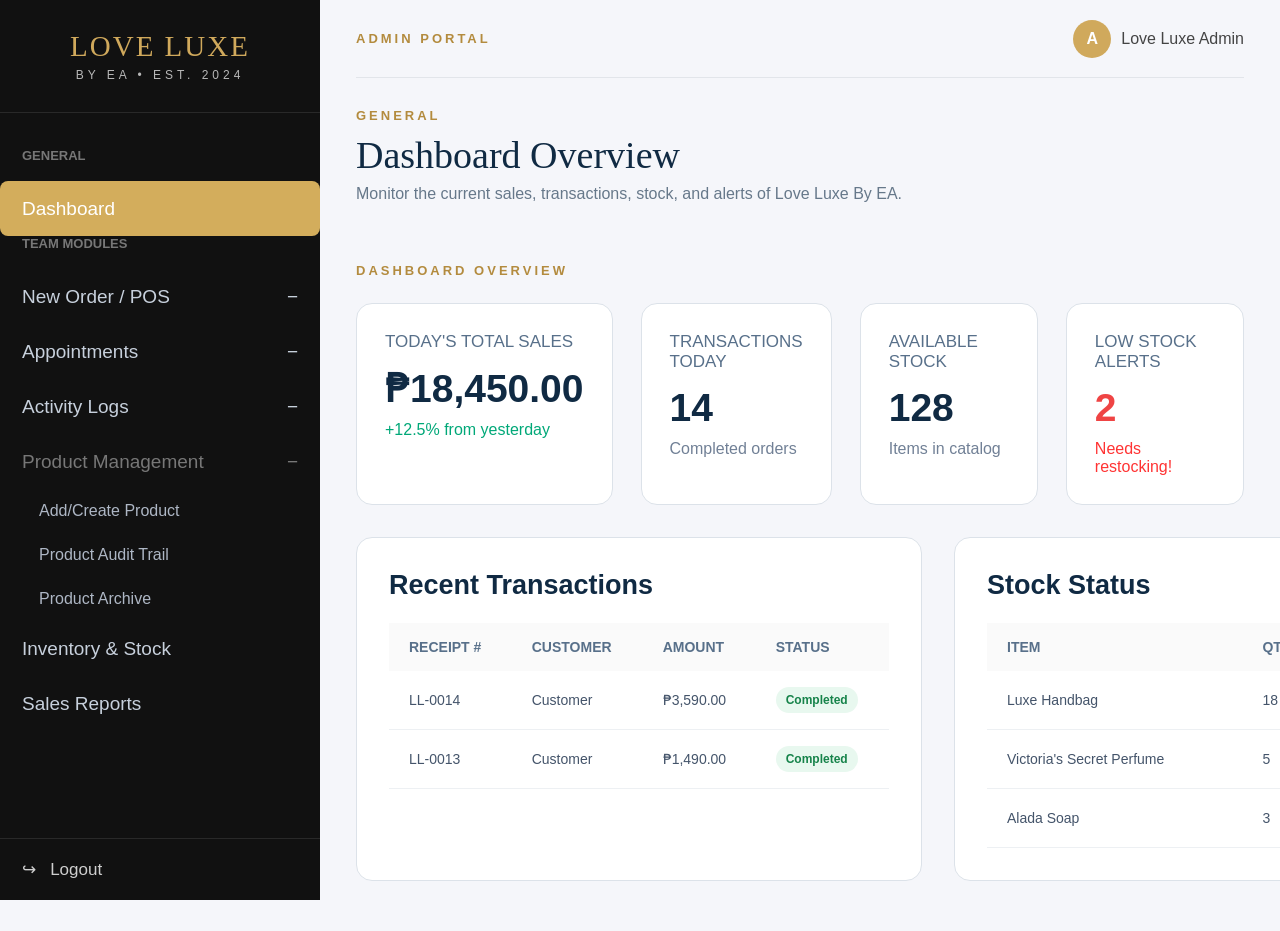
==== commit 33d9f872: "Add files via upload" ====
--- a/admin.html
+++ b/admin.html
@@ -1007,6 +1007,7 @@
          ADMIN JAVASCRIPT
     =========================================== -->
 
+    <script src="data.js"></script>
     <script src="admin.js"></script>
 
 
